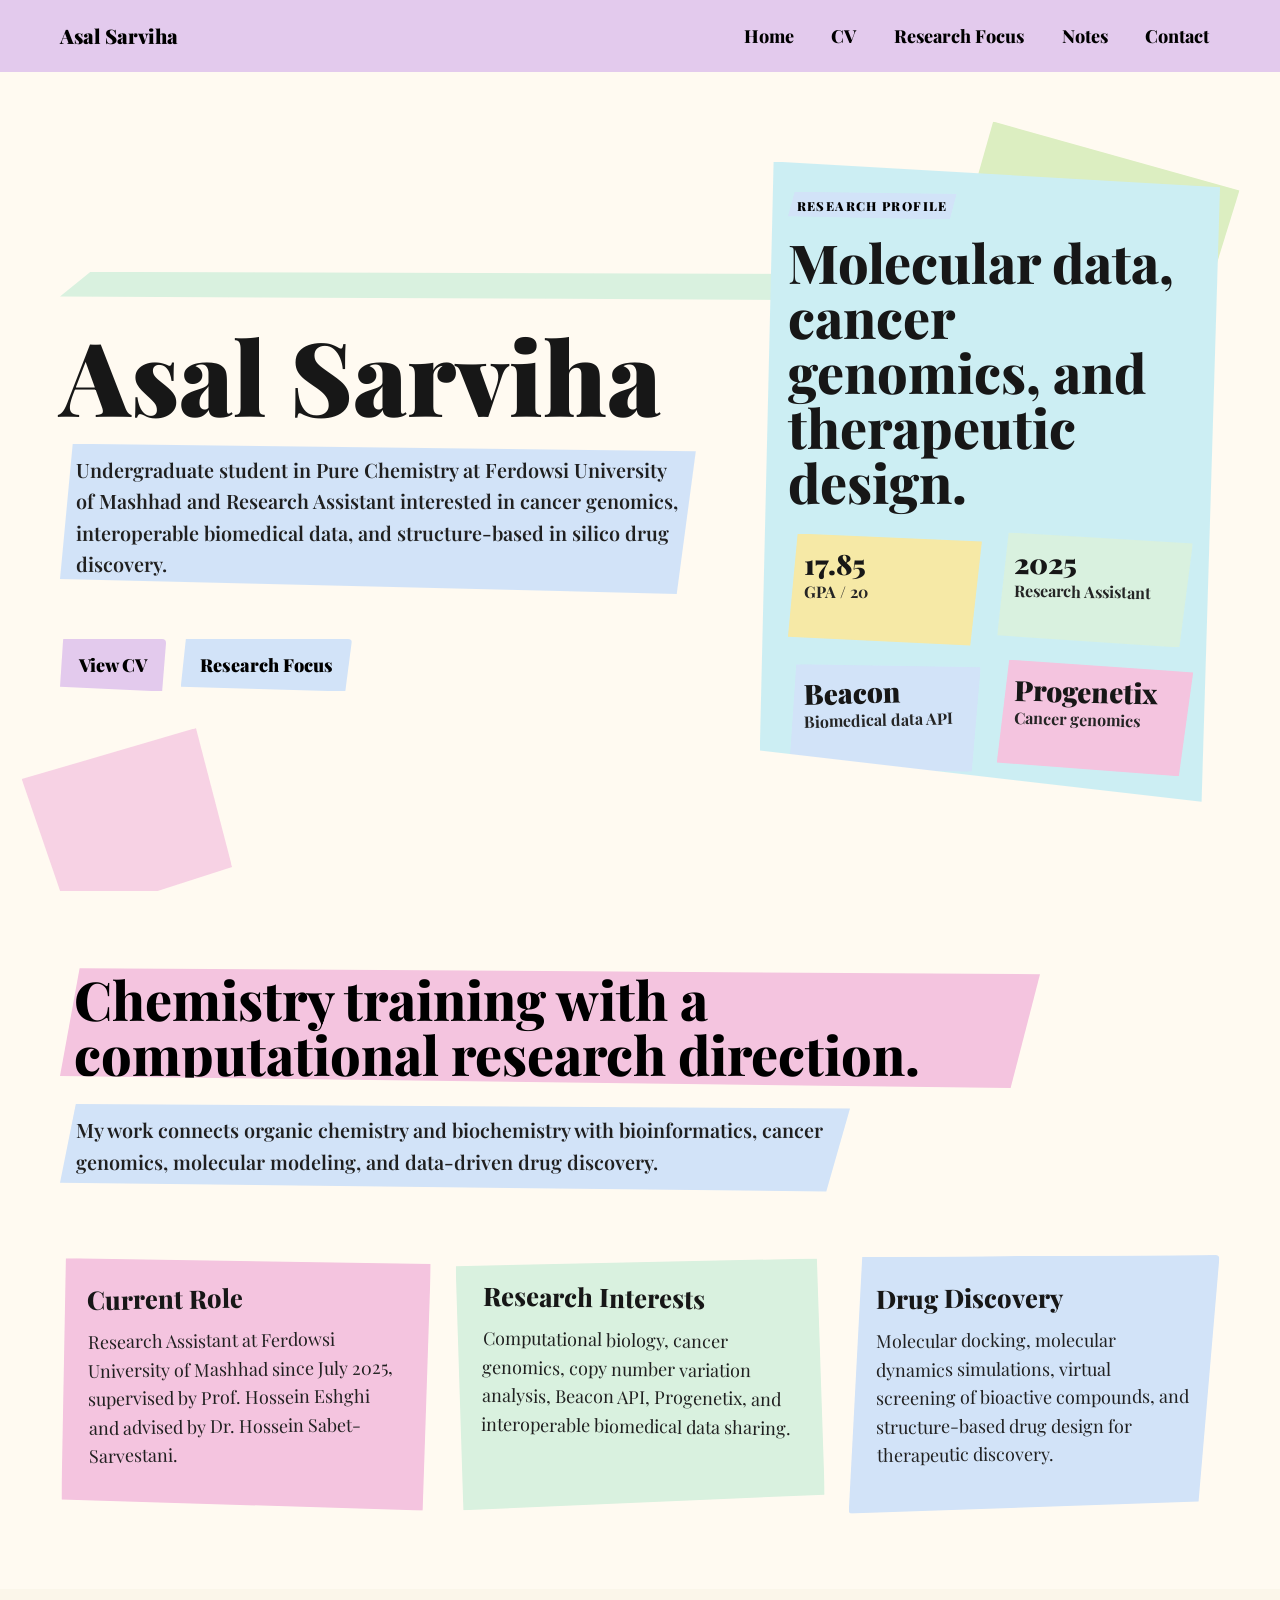
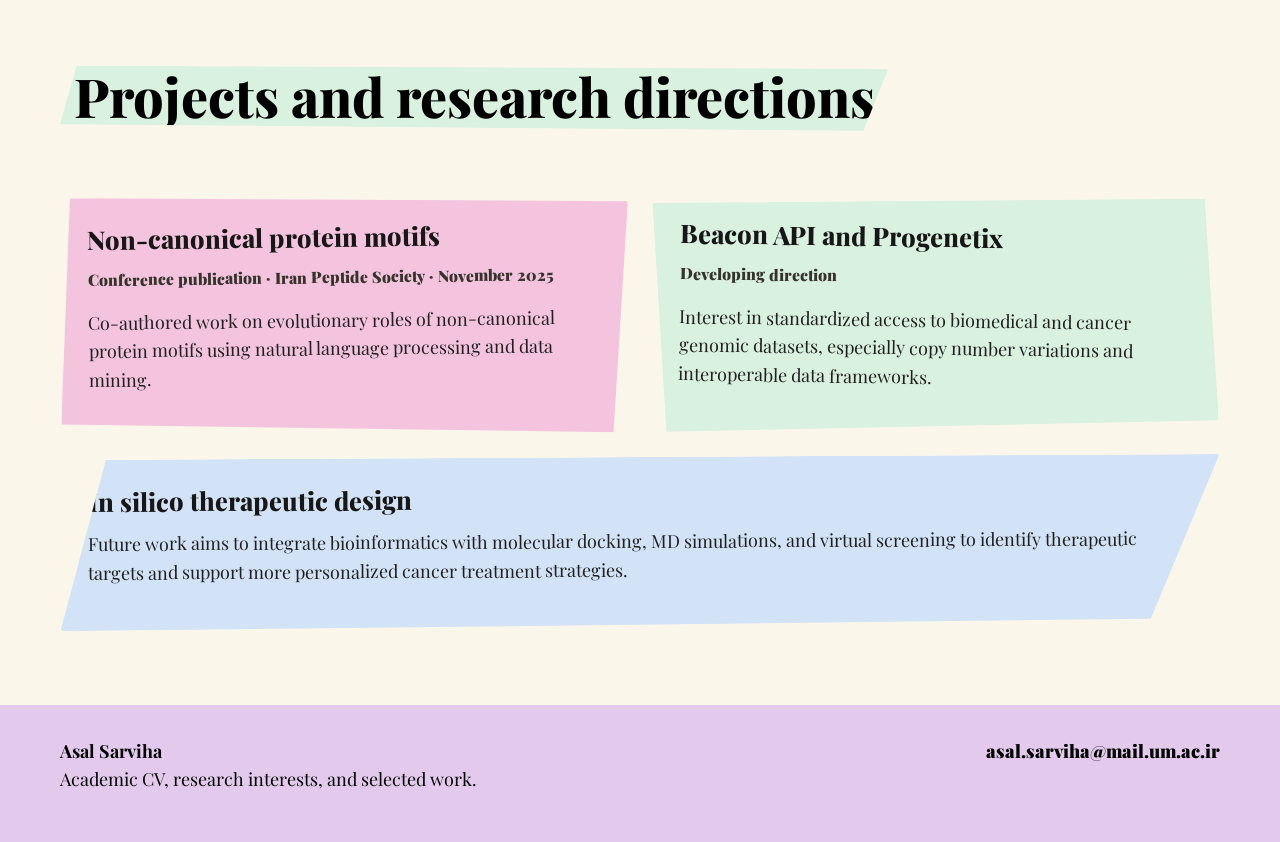
==== index.html @ 0858a1ee "Add files via upload" ====
<!DOCTYPE html>
<html lang='en' dir='ltr'>
<head>
<meta charset='UTF-8'>
<meta name='viewport' content='width=device-width, initial-scale=1.0'>
<title>Asal Sarviha - Research CV</title>
<meta name='description' content='Research CV of Asal Sarviha.'>
<link rel='stylesheet' href='resume-blog.css'>
</head>
<body>
<header class='site-header'><nav class='nav'><a class='brand' href='index.html'><span>Asal Sarviha</span></a><input class='menu-toggle' id='menu-toggle' type='checkbox'><label class='menu-button' for='menu-toggle' aria-label='Toggle menu'><span></span></label><div class='nav-links'><a href='index.html' aria-current='page'>Home</a><a href='resume.html'>CV</a><a href='roadmap.html'>Research Focus</a><a href='blog.html'>Notes</a><a href='contact.html'>Contact</a></div></nav></header>
<header class='hero'><div class='hero-grid'><div class='reveal'><span class='eyebrow decorative-strip' aria-hidden='true'></span><h1>Asal Sarviha</h1><p class='lede'>Undergraduate student in Pure Chemistry at Ferdowsi University of Mashhad and Research Assistant interested in cancer genomics, interoperable biomedical data, and structure-based in silico drug discovery.</p><div class='actions'><a class='btn-primary' href='resume.html'>View CV</a><a class='btn-ghost' href='roadmap.html'>Research Focus</a></div></div><aside class='visual-card reveal'><div class='mono'>Research profile</div><h2>Molecular data, cancer genomics, and therapeutic design.</h2><div class='mini-grid'><div class='mini'><strong>17.85</strong><span>GPA / 20</span></div><div class='mini'><strong>2025</strong><span>Research Assistant</span></div><div class='mini'><strong>Beacon</strong><span>Biomedical data API</span></div><div class='mini'><strong>Progenetix</strong><span>Cancer genomics</span></div></div></aside></div></header><main><section class='section alt scroll-reveal'><div class='section-head'><div><h2>Chemistry training with a computational research direction.</h2><p class='lede'>My work connects organic chemistry and biochemistry with bioinformatics, cancer genomics, molecular modeling, and data-driven drug discovery.</p></div></div><div class='grid'><article class='card span-4 teal'><h3>Current Role</h3><p>Research Assistant at Ferdowsi University of Mashhad since July 2025, supervised by Prof. Hossein Eshghi and advised by Dr. Hossein Sabet-Sarvestani.</p></article><article class='card span-4 green'><h3>Research Interests</h3><p>Computational biology, cancer genomics, copy number variation analysis, Beacon API, Progenetix, and interoperable biomedical data sharing.</p></article><article class='card span-4 yellow'><h3>Drug Discovery</h3><p>Molecular docking, molecular dynamics simulations, virtual screening of bioactive compounds, and structure-based drug design for therapeutic discovery.</p></article></div></section><section class='section scroll-reveal'><div class='section-head'><div><h2>Projects and research directions</h2></div></div><div class='grid'><article class='card span-6'><h3>Non-canonical protein motifs</h3><p class='meta'>Conference publication · Iran Peptide Society · November 2025</p><p>Co-authored work on evolutionary roles of non-canonical protein motifs using natural language processing and data mining.</p></article><article class='card span-6'><h3>Beacon API and Progenetix</h3><p class='meta'>Developing direction</p><p>Interest in standardized access to biomedical and cancer genomic datasets, especially copy number variations and interoperable data frameworks.</p></article><article class='card span-12 paper'><h3>In silico therapeutic design</h3><p>Future work aims to integrate bioinformatics with molecular docking, MD simulations, and virtual screening to identify therapeutic targets and support more personalized cancer treatment strategies.</p></article></div></section></main>
<footer class='footer'><div class='footer-inner'><div><strong>Asal Sarviha</strong><p>Academic CV, research interests, and selected work.</p></div><div><a href='contact.html'>asal.sarviha@mail.um.ac.ir</a></div></div></footer>
<script>
const observer = new IntersectionObserver((entries)=>{entries.forEach((entry)=>{if(entry.isIntersecting) entry.target.classList.add('visible');});},{threshold:0.1});
document.querySelectorAll('.scroll-reveal').forEach((el)=>observer.observe(el));
</script>
</body>
</html>
---- resume-blog.css ----
@import url('https://fonts.googleapis.com/css2?family=Playfair+Display:wght@500;600;700;800;900&display=swap');

:root{
  --black:#050505;
  --ink:#171717;
  --cream:#fbf6ea;
  --paper:#fffaf1;
  --mint:#d9f1df;
  --teal:#cceef3;
  --yellow:#f6e9a6;
  --coral:#f7cdbf;
  --pink:#f4c4df;
  --green:#dceec1;
  --violet:#ded0f0;
  --blue:#d2e3f8;
  --bar:#E3CAED;
  --neutral-panel:#fffdf8;
  --radius:4px;
  --max-width:min(1160px,92vw);
  --space-section:clamp(3.5rem,6vw,7rem);
}
*{box-sizing:border-box}
html{scroll-behavior:smooth}
body{
  margin:0;
  background:var(--cream);
  color:var(--ink);
  font-family:'Playfair Display',serif;
  font-size:18px;
  line-height:1.58;
}
a{color:inherit}
p{color:#202020;margin:0 0 1rem}
h1,h2,h3{font-family:'Playfair Display',serif;letter-spacing:0;line-height:1.02;margin:0 0 1rem}
h1{font-size:clamp(3.4rem,8vw,7rem);font-weight:900}
h2{font-size:clamp(2.15rem,4.2vw,3.8rem);font-weight:800}
h3{font-size:clamp(1.32rem,2vw,1.7rem);font-weight:800}
ul,ol{margin:0;padding-left:1.2rem}
.container,.hero-grid,.section-head,.footer-inner,.nav{width:var(--max-width);margin:0 auto}
.site-header{position:sticky;top:0;z-index:20;background:var(--bar);color:#000}
.nav{min-height:72px;display:flex;align-items:center;justify-content:space-between;gap:1.5rem}
.brand{display:inline-flex;align-items:center;color:#000;text-decoration:none;font-weight:900;font-size:1.25rem}
.nav-links{display:flex;align-items:center;gap:1rem}
.nav-links a{color:#000;text-decoration:none;font-weight:800;padding:.25rem .55rem;border:2px solid transparent}
.nav-links a:hover{border-color:#000;background:rgba(0,0,0,.08)}
.menu-toggle,.menu-button{display:none}
.hero{min-height:76vh;display:flex;align-items:center;padding:clamp(4rem,7vw,7rem) 0;background:var(--paper);position:relative;overflow:hidden;isolation:isolate}
.hero::before,.hero::after{content:'';position:absolute;z-index:0;pointer-events:none;border:0;box-shadow:none}
.hero::before{width:22vw;height:19vw;min-width:150px;min-height:120px;right:4vw;top:5vw;background:var(--green);clip-path:polygon(10% 0,100% 14%,88% 100%,0 84%);transform:rotate(8deg)}
.hero::after{width:15vw;height:13vw;min-width:105px;min-height:90px;left:2vw;bottom:1vw;background:var(--pink);clip-path:polygon(0 12%,94% 0,100% 86%,12% 100%);opacity:.72;transform:rotate(-10deg) translateY(18%)}
.hero > .container,.hero > .hero-grid{position:relative;z-index:2}
.hero-grid{display:grid;grid-template-columns:minmax(0,1.05fr) minmax(280px,.76fr);gap:clamp(2rem,5vw,5rem);align-items:center}
.eyebrow,.section-label,.mono,.tag{display:inline-block;color:#000;background:var(--yellow);text-transform:uppercase;letter-spacing:.11em;font-size:.78rem;font-weight:900;margin-bottom:1rem;padding:.25rem .55rem;clip-path:polygon(4% 0,100% 8%,96% 100%,0 88%)}
.decorative-strip{width:min(760px,82vw);min-height:28px;padding:0!important;color:transparent!important;background:var(--mint)!important}
.lede{max-width:790px;font-size:clamp(1.16rem,1.55vw,1.42rem);color:#202020;font-weight:600}
.hero .lede,.section-head .lede{display:inline-block;width:auto;background:var(--blue);padding:.7rem 1rem .85rem;clip-path:polygon(2% 0,100% 5%,97% 100%,0 90%)}
.actions{display:flex;flex-wrap:wrap;gap:.9rem;margin-top:1.8rem}
.btn-primary,.btn-ghost{display:inline-flex;align-items:center;min-height:48px;padding:.76rem 1.2rem;border-radius:var(--radius);text-decoration:none;font-weight:900;transition:transform .18s ease,background .18s ease;clip-path:polygon(3% 0,100% 0,96% 100%,0 91%)}
.btn-primary{background:var(--bar);color:#000}.btn-ghost{background:var(--blue);color:#000}.btn-primary:hover,.btn-ghost:hover{transform:translate(-2px,-3px)}
.visual-card,.card,.post-card,.mini{background:#fff;border:0;border-radius:var(--radius);padding:clamp(1.15rem,2.2vw,2rem);box-shadow:none}
.visual-card{background:var(--teal);clip-path:polygon(3% 0,100% 4%,96% 100%,0 92%);transform:rotate(1.8deg);overflow:visible}
.visual-card .mono{background:var(--blue)}
.mini-grid{display:grid;grid-template-columns:repeat(2,minmax(0,1fr));gap:1rem;margin-top:1.5rem}
.mini{min-height:112px;padding:1rem 1rem 1.15rem!important;overflow:visible;clip-path:polygon(5% 0,100% 7%,94% 100%,0 92%)}
.mini:nth-child(1){background:var(--yellow)}.mini:nth-child(2){background:var(--mint);transform:rotate(1deg)}.mini:nth-child(3){background:var(--blue);transform:rotate(-1.5deg)}.mini:nth-child(4){background:var(--pink);transform:rotate(1.5deg)}
.mini strong{display:block;font-size:1.75rem;line-height:1;font-weight:900}.mini span{display:block;color:#252525;font-size:1rem;line-height:1.25;margin-top:.25rem;font-weight:700}
.section{padding:var(--space-section) 0;background:var(--cream)}.section.alt{background:var(--paper)}
.section-head{display:block;margin-bottom:clamp(1.7rem,4vw,3rem)}.section-label{display:none!important}
.section-head h2{display:inline-block;max-width:min(100%,980px);background:var(--yellow);color:#000;padding:.22rem .85rem .42rem;margin-bottom:1rem;clip-path:polygon(2% 0,100% 5%,97% 100%,0 90%)}
main .section:nth-of-type(6n+1) .section-head h2{background:var(--pink)}main .section:nth-of-type(6n+2) .section-head h2{background:var(--mint)}main .section:nth-of-type(6n+3) .section-head h2{background:var(--blue)}main .section:nth-of-type(6n+4) .section-head h2{background:var(--coral)}main .section:nth-of-type(6n+5) .section-head h2{background:var(--violet)}main .section:nth-of-type(6n+6) .section-head h2{background:var(--yellow)}
.grid{width:var(--max-width);margin:0 auto;display:grid;grid-template-columns:repeat(12,1fr);gap:1.35rem}.span-3{grid-column:span 3}.span-4{grid-column:span 4}.span-5{grid-column:span 5}.span-6{grid-column:span 6}.span-7{grid-column:span 7}.span-12{grid-column:span 12}
.card{transition:transform .18s ease}.card:nth-of-type(4n+1){clip-path:polygon(2% 0,100% 4%,97% 100%,0 94%);transform:rotate(-.7deg)}.card:nth-of-type(4n+2){clip-path:polygon(0 5%,97% 0,100% 92%,3% 100%);transform:rotate(.8deg)}.card:nth-of-type(4n+3){clip-path:polygon(4% 0,100% 0,94% 96%,0 100%);transform:rotate(-.3deg)}.card:nth-of-type(4n+4){clip-path:polygon(0 0,96% 4%,100% 100%,4% 94%);transform:rotate(.5deg)}.card:hover{transform:translateY(-4px) rotate(0deg)}
.grid > .card:nth-child(6n+1){background:var(--pink)}.grid > .card:nth-child(6n+2){background:var(--mint)}.grid > .card:nth-child(6n+3){background:var(--blue)}.grid > .card:nth-child(6n+4){background:var(--coral)}.grid > .card:nth-child(6n+5){background:var(--violet)}.grid > .card:nth-child(6n+6){background:var(--yellow)}
.card.teal{background:var(--teal)}.card.green{background:var(--mint)}.card.yellow{background:var(--yellow)}.card.paper{background:var(--coral)}.tag-panel,.card.tag-panel,.card.post-list.tag-panel{background:var(--neutral-panel)!important;filter:none!important}
.meta{color:#36332d;font-size:.98rem;font-weight:900}.tags{display:flex;flex-wrap:wrap;gap:.7rem;align-items:flex-start;list-style:none;padding:0}.tags li,.pill,.contact-list a{display:inline-flex;align-items:center;min-height:2.35rem;padding:.48rem .9rem .58rem;color:#000;background:var(--mint);font-weight:900;clip-path:polygon(4% 0,100% 8%,96% 100%,0 90%)}
.tags li:nth-child(6n+1){background:var(--mint)}.tags li:nth-child(6n+2){background:var(--pink)}.tags li:nth-child(6n+3){background:var(--blue)}.tags li:nth-child(6n+4){background:var(--coral)}.tags li:nth-child(6n+5){background:var(--violet)}.tags li:nth-child(6n+6){background:var(--yellow)}
.timeline,.roadmap{list-style:none;padding:0;display:grid;gap:1rem}.timeline li,.roadmap li,.post-card{padding:1rem 1.15rem;color:#000;clip-path:polygon(2% 0,100% 4%,97% 100%,0 94%)}.timeline li:nth-child(6n+1),.roadmap li:nth-child(6n+1),.post-card:nth-child(6n+1){background:var(--mint)}.timeline li:nth-child(6n+2),.roadmap li:nth-child(6n+2),.post-card:nth-child(6n+2){background:var(--pink)}.timeline li:nth-child(6n+3),.roadmap li:nth-child(6n+3),.post-card:nth-child(6n+3){background:var(--blue)}.timeline li:nth-child(6n+4),.roadmap li:nth-child(6n+4),.post-card:nth-child(6n+4){background:var(--coral)}
.post-list{display:grid;gap:1rem}.post-card{display:block;text-decoration:none}.post-card:hover{background:var(--yellow)}
.prose{width:min(840px,90vw);margin:0 auto;font-size:1.12rem}.prose h1{font-size:clamp(2.9rem,6vw,5rem)}.prose p{background:var(--mint);padding:1rem 1.15rem;clip-path:polygon(2% 0,100% 5%,96% 100%,0 92%)}.prose p:nth-of-type(2){background:var(--blue)}.prose p:nth-of-type(3){background:var(--pink)}
.contact-list{list-style:none;padding:0;display:grid;gap:.65rem}.contact-list a{background:var(--blue);text-decoration:none}
.footer{background:var(--bar);color:#000;padding:2rem 0}.footer p,.footer div,.footer a{color:#000}.footer a{text-decoration:none;font-weight:900}.footer-inner{display:flex;justify-content:space-between;gap:2rem;align-items:flex-start}
@keyframes fadeInUp{from{opacity:0;transform:translateY(28px)}to{opacity:1;transform:translateY(0)}}.reveal{animation:fadeInUp .75s ease-out both}.scroll-reveal{opacity:0;transform:translateY(26px);transition:opacity .65s ease,transform .65s ease}.scroll-reveal.visible{opacity:1;transform:translateY(0)}
@media (max-width:820px){body{font-size:16px}.hero{min-height:auto;padding:4rem 0}.hero::before{right:-14vw;top:18vw}.hero::after{left:-10vw;bottom:5vw}.hero-grid{grid-template-columns:1fr}.grid{grid-template-columns:1fr}.span-3,.span-4,.span-5,.span-6,.span-7,.span-12{grid-column:1}.visual-card{transform:none}.footer-inner{flex-direction:column}.menu-button{display:grid;place-items:center;width:46px;height:46px;border:2px solid #000;cursor:pointer;background:var(--bar)}.menu-button span,.menu-button span:before,.menu-button span:after{display:block;width:22px;height:2px;background:#000;content:'';position:relative}.menu-button span:before{position:absolute;top:-7px}.menu-button span:after{position:absolute;top:7px}.nav-links{display:none;position:absolute;left:4vw;right:4vw;top:76px;background:var(--bar);border:2px solid #000;padding:1rem;flex-direction:column;align-items:flex-start}.menu-toggle:checked ~ .nav-links{display:flex}}
@media (prefers-reduced-motion:reduce){*,*::before,*::after{animation-duration:.01ms!important;transition-duration:.01ms!important;scroll-behavior:auto!important}}
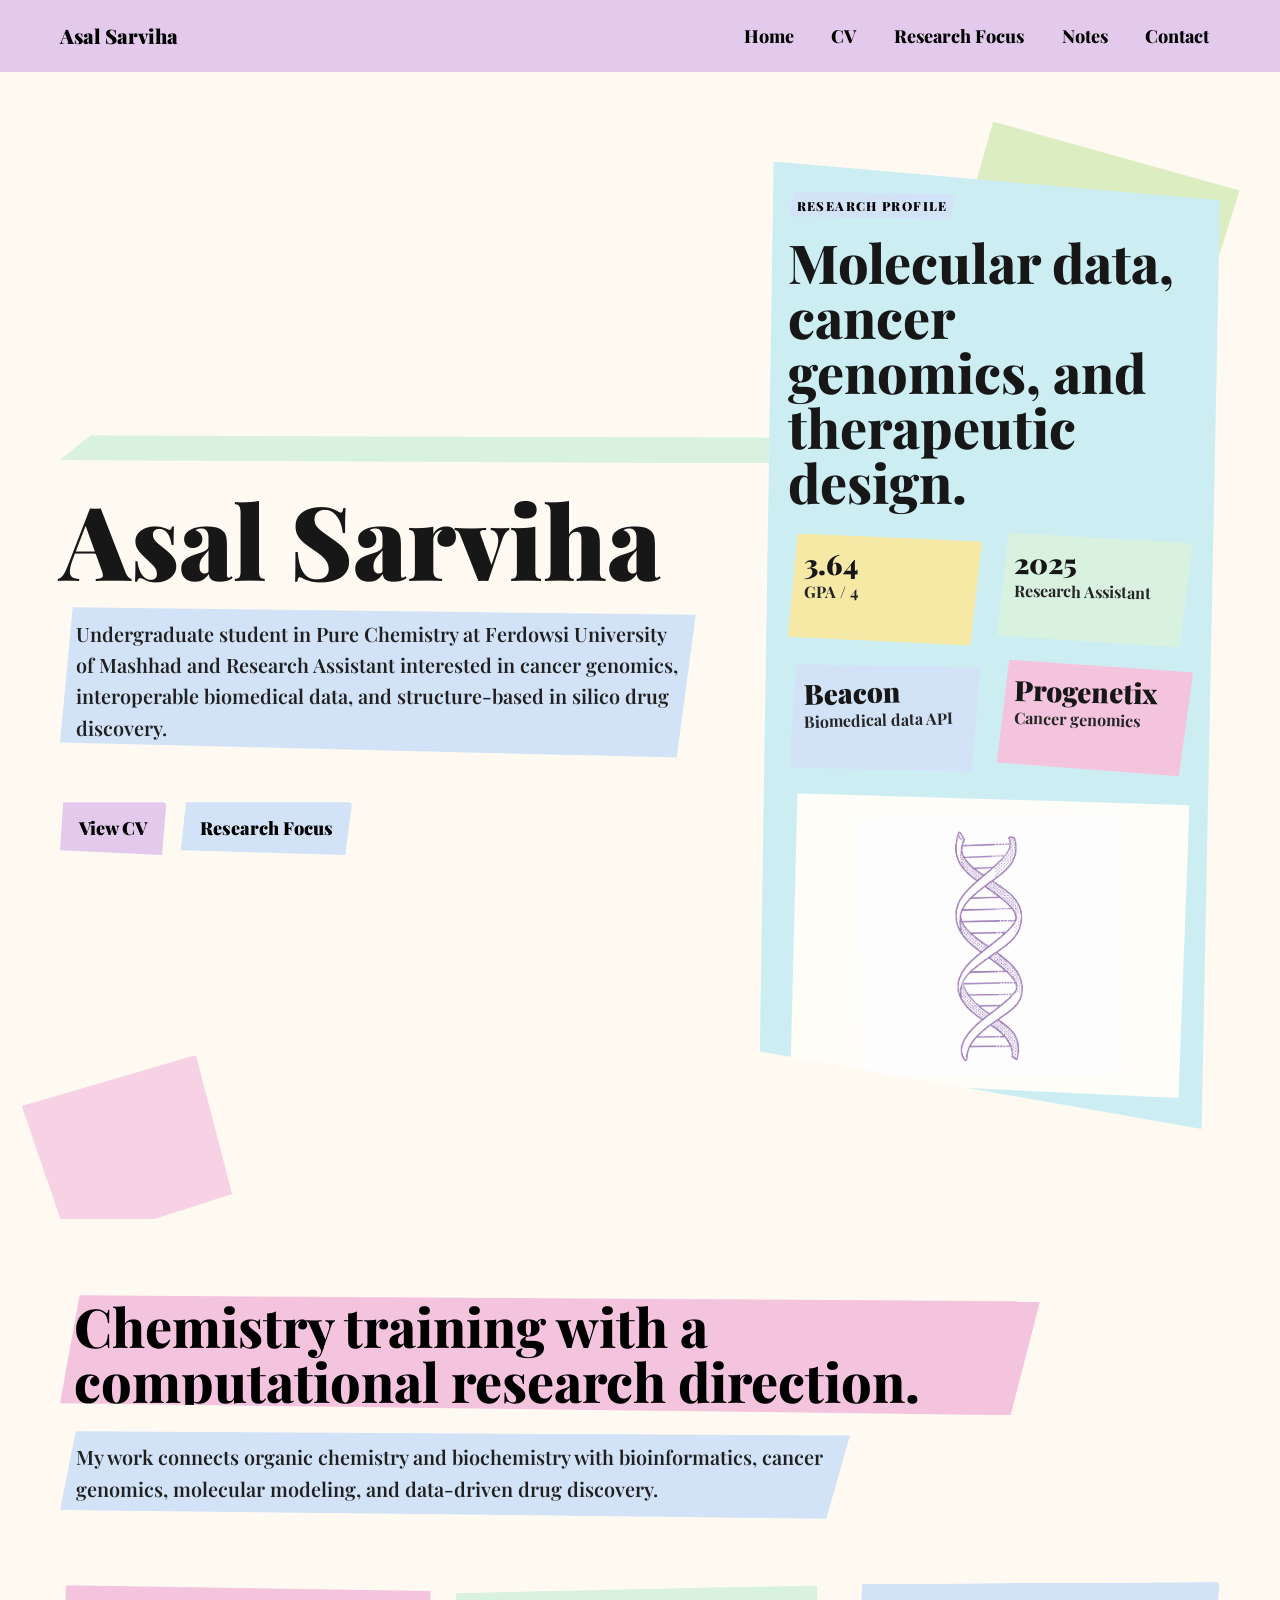
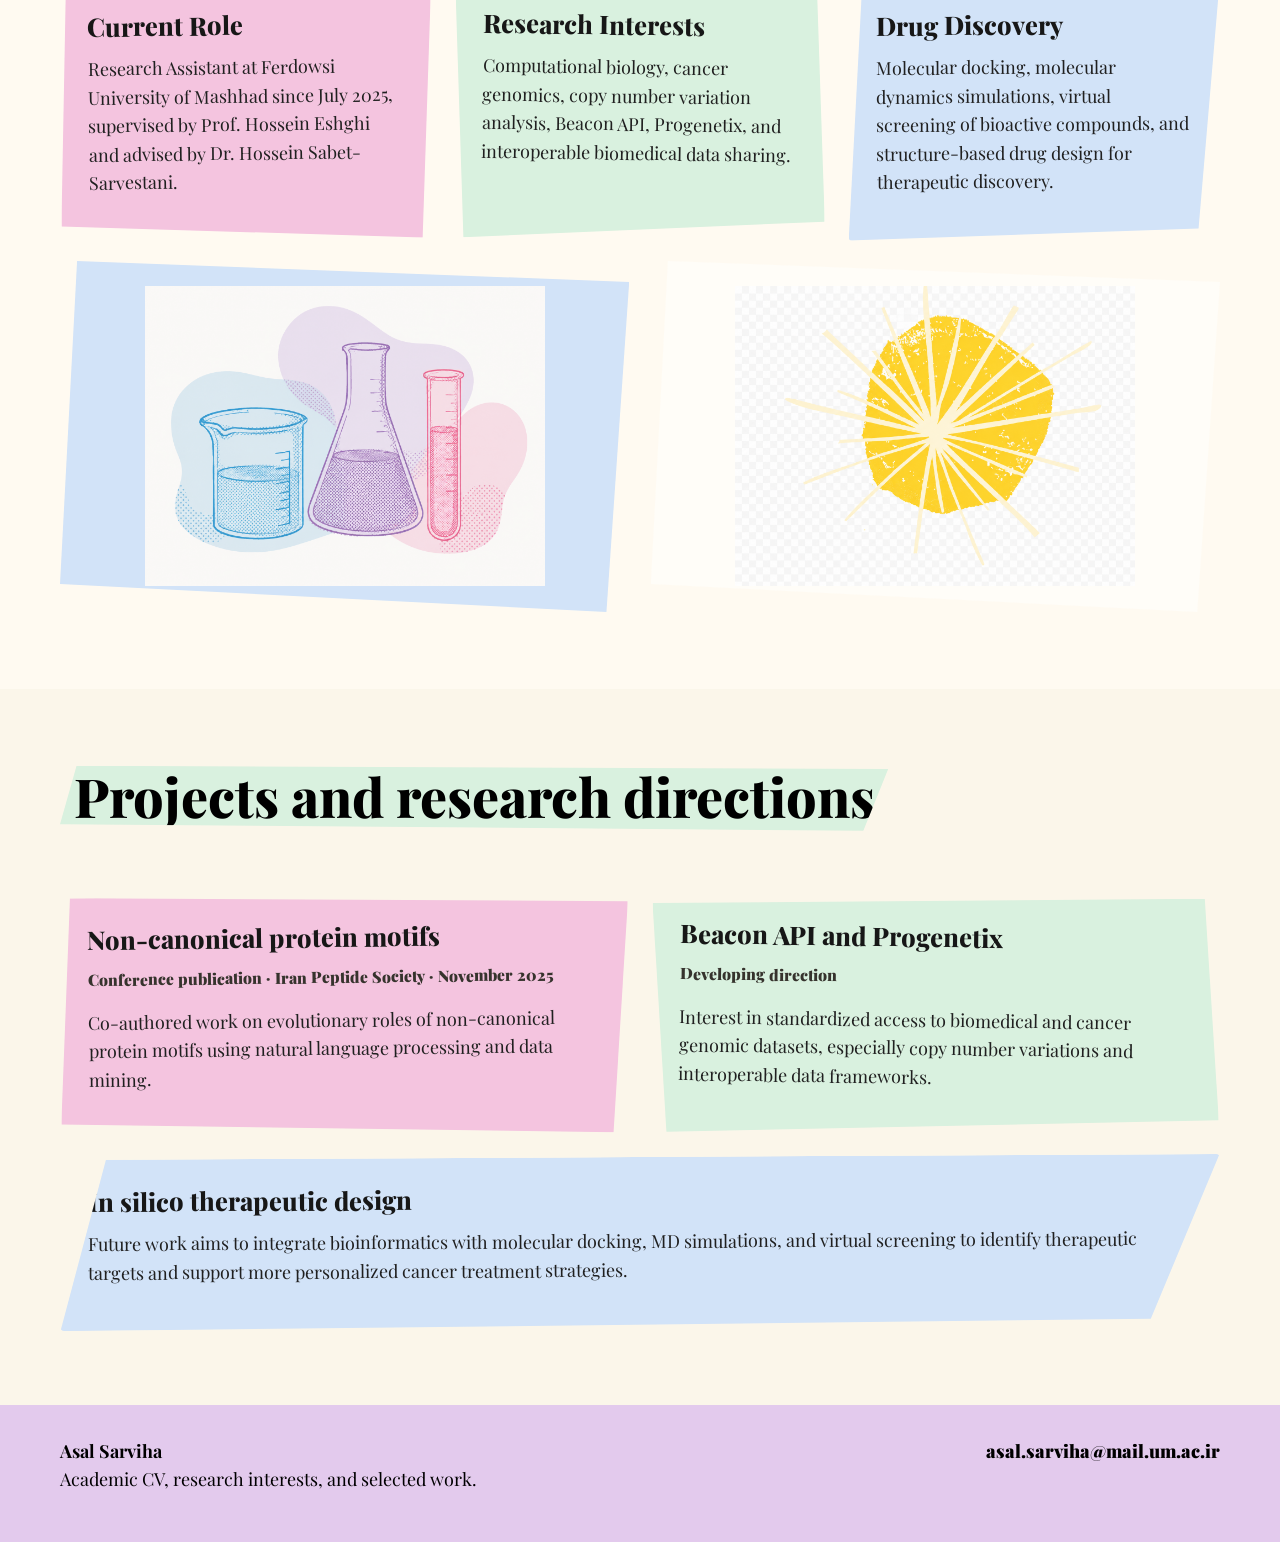
==== commit 5304ce11: "Add files via upload" ====
--- a/index.html
+++ b/index.html
@@ -9,7 +9,7 @@
 </head>
 <body>
 <header class='site-header'><nav class='nav'><a class='brand' href='index.html'><span>Asal Sarviha</span></a><input class='menu-toggle' id='menu-toggle' type='checkbox'><label class='menu-button' for='menu-toggle' aria-label='Toggle menu'><span></span></label><div class='nav-links'><a href='index.html' aria-current='page'>Home</a><a href='resume.html'>CV</a><a href='roadmap.html'>Research Focus</a><a href='blog.html'>Notes</a><a href='contact.html'>Contact</a></div></nav></header>
-<header class='hero'><div class='hero-grid'><div class='reveal'><span class='eyebrow decorative-strip' aria-hidden='true'></span><h1>Asal Sarviha</h1><p class='lede'>Undergraduate student in Pure Chemistry at Ferdowsi University of Mashhad and Research Assistant interested in cancer genomics, interoperable biomedical data, and structure-based in silico drug discovery.</p><div class='actions'><a class='btn-primary' href='resume.html'>View CV</a><a class='btn-ghost' href='roadmap.html'>Research Focus</a></div></div><aside class='visual-card reveal'><div class='mono'>Research profile</div><h2>Molecular data, cancer genomics, and therapeutic design.</h2><div class='mini-grid'><div class='mini'><strong>17.85</strong><span>GPA / 20</span></div><div class='mini'><strong>2025</strong><span>Research Assistant</span></div><div class='mini'><strong>Beacon</strong><span>Biomedical data API</span></div><div class='mini'><strong>Progenetix</strong><span>Cancer genomics</span></div></div></aside></div></header><main><section class='section alt scroll-reveal'><div class='section-head'><div><h2>Chemistry training with a computational research direction.</h2><p class='lede'>My work connects organic chemistry and biochemistry with bioinformatics, cancer genomics, molecular modeling, and data-driven drug discovery.</p></div></div><div class='grid'><article class='card span-4 teal'><h3>Current Role</h3><p>Research Assistant at Ferdowsi University of Mashhad since July 2025, supervised by Prof. Hossein Eshghi and advised by Dr. Hossein Sabet-Sarvestani.</p></article><article class='card span-4 green'><h3>Research Interests</h3><p>Computational biology, cancer genomics, copy number variation analysis, Beacon API, Progenetix, and interoperable biomedical data sharing.</p></article><article class='card span-4 yellow'><h3>Drug Discovery</h3><p>Molecular docking, molecular dynamics simulations, virtual screening of bioactive compounds, and structure-based drug design for therapeutic discovery.</p></article></div></section><section class='section scroll-reveal'><div class='section-head'><div><h2>Projects and research directions</h2></div></div><div class='grid'><article class='card span-6'><h3>Non-canonical protein motifs</h3><p class='meta'>Conference publication · Iran Peptide Society · November 2025</p><p>Co-authored work on evolutionary roles of non-canonical protein motifs using natural language processing and data mining.</p></article><article class='card span-6'><h3>Beacon API and Progenetix</h3><p class='meta'>Developing direction</p><p>Interest in standardized access to biomedical and cancer genomic datasets, especially copy number variations and interoperable data frameworks.</p></article><article class='card span-12 paper'><h3>In silico therapeutic design</h3><p>Future work aims to integrate bioinformatics with molecular docking, MD simulations, and virtual screening to identify therapeutic targets and support more personalized cancer treatment strategies.</p></article></div></section></main>
+<header class='hero'><div class='hero-grid'><div class='reveal'><span class='eyebrow decorative-strip' aria-hidden='true'></span><h1>Asal Sarviha</h1><p class='lede'>Undergraduate student in Pure Chemistry at Ferdowsi University of Mashhad and Research Assistant interested in cancer genomics, interoperable biomedical data, and structure-based in silico drug discovery.</p><div class='actions'><a class='btn-primary' href='resume.html'>View CV</a><a class='btn-ghost' href='roadmap.html'>Research Focus</a></div></div><aside class='visual-card reveal'><div class='mono'>Research profile</div><h2>Molecular data, cancer genomics, and therapeutic design.</h2><div class='mini-grid'><div class='mini'><strong>3.64</strong><span>GPA / 4</span></div><div class='mini'><strong>2025</strong><span>Research Assistant</span></div><div class='mini'><strong>Beacon</strong><span>Biomedical data API</span></div><div class='mini'><strong>Progenetix</strong><span>Cancer genomics</span></div></div><figure class='art-card hero-dna'><img src='art-dna.png' alt='Purple DNA helix illustration'></figure></aside></div></header><main><section class='section alt scroll-reveal'><div class='section-head'><div><h2>Chemistry training with a computational research direction.</h2><p class='lede'>My work connects organic chemistry and biochemistry with bioinformatics, cancer genomics, molecular modeling, and data-driven drug discovery.</p></div></div><div class='grid'><article class='card span-4 teal'><h3>Current Role</h3><p>Research Assistant at Ferdowsi University of Mashhad since July 2025, supervised by Prof. Hossein Eshghi and advised by Dr. Hossein Sabet-Sarvestani.</p></article><article class='card span-4 green'><h3>Research Interests</h3><p>Computational biology, cancer genomics, copy number variation analysis, Beacon API, Progenetix, and interoperable biomedical data sharing.</p></article><article class='card span-4 yellow'><h3>Drug Discovery</h3><p>Molecular docking, molecular dynamics simulations, virtual screening of bioactive compounds, and structure-based drug design for therapeutic discovery.</p></article><figure class='art-card span-6 lab-art'><img src='art-lab-glassware.png' alt='Pastel laboratory glassware illustration'></figure><figure class='art-card span-6 star-art'><img src='art-star-yellow.png' alt='Yellow starburst decorative illustration'></figure></div></section><section class='section scroll-reveal'><div class='section-head'><div><h2>Projects and research directions</h2></div></div><div class='grid'><article class='card span-6'><h3>Non-canonical protein motifs</h3><p class='meta'>Conference publication · Iran Peptide Society · November 2025</p><p>Co-authored work on evolutionary roles of non-canonical protein motifs using natural language processing and data mining.</p></article><article class='card span-6'><h3>Beacon API and Progenetix</h3><p class='meta'>Developing direction</p><p>Interest in standardized access to biomedical and cancer genomic datasets, especially copy number variations and interoperable data frameworks.</p></article><article class='card span-12 paper'><h3>In silico therapeutic design</h3><p>Future work aims to integrate bioinformatics with molecular docking, MD simulations, and virtual screening to identify therapeutic targets and support more personalized cancer treatment strategies.</p></article></div></section></main>
 <footer class='footer'><div class='footer-inner'><div><strong>Asal Sarviha</strong><p>Academic CV, research interests, and selected work.</p></div><div><a href='contact.html'>asal.sarviha@mail.um.ac.ir</a></div></div></footer>
 <script>
 const observer = new IntersectionObserver((entries)=>{entries.forEach((entry)=>{if(entry.isIntersecting) entry.target.classList.add('visible');});},{threshold:0.1});
--- a/resume-blog.css
+++ b/resume-blog.css
@@ -78,6 +78,48 @@
 .post-list{display:grid;gap:1rem}.post-card{display:block;text-decoration:none}.post-card:hover{background:var(--yellow)}
 .prose{width:min(840px,90vw);margin:0 auto;font-size:1.12rem}.prose h1{font-size:clamp(2.9rem,6vw,5rem)}.prose p{background:var(--mint);padding:1rem 1.15rem;clip-path:polygon(2% 0,100% 5%,96% 100%,0 92%)}.prose p:nth-of-type(2){background:var(--blue)}.prose p:nth-of-type(3){background:var(--pink)}
 .contact-list{list-style:none;padding:0;display:grid;gap:.65rem}.contact-list a{background:var(--blue);text-decoration:none}
+.art-card,.inline-art{
+  display:flex;
+  align-items:center;
+  justify-content:center;
+  margin:0;
+  overflow:hidden;
+  background:var(--neutral-panel);
+  clip-path:polygon(3% 0,100% 6%,96% 100%,0 92%);
+}
+.art-card{
+  min-height:260px;
+  padding:clamp(1rem,2vw,1.6rem);
+}
+.art-card img,.inline-art img{
+  display:block;
+  width:100%;
+  height:auto;
+  object-fit:contain;
+  pointer-events:none;
+}
+.hero-dna{
+  margin-top:1rem;
+  min-height:230px;
+  background:var(--neutral-panel);
+  transform:rotate(-1deg);
+}
+.hero-dna img{max-height:260px}
+.lab-art,.lab-wide{background:var(--blue)}
+.lab-art img,.lab-wide img{max-height:300px}
+.star-art{background:var(--neutral-panel)}
+.star-art img{max-height:300px}
+.blob-art{background:var(--neutral-panel)}
+.blob-art img{max-height:260px}
+.dna-wide{background:var(--violet)}
+.dna-wide img{max-height:330px}
+.inline-art{
+  margin-top:1rem;
+  min-height:170px;
+  padding:.75rem;
+  background:var(--neutral-panel);
+}
+.computer-art img{max-height:190px}
 .footer{background:var(--bar);color:#000;padding:2rem 0}.footer p,.footer div,.footer a{color:#000}.footer a{text-decoration:none;font-weight:900}.footer-inner{display:flex;justify-content:space-between;gap:2rem;align-items:flex-start}
 @keyframes fadeInUp{from{opacity:0;transform:translateY(28px)}to{opacity:1;transform:translateY(0)}}.reveal{animation:fadeInUp .75s ease-out both}.scroll-reveal{opacity:0;transform:translateY(26px);transition:opacity .65s ease,transform .65s ease}.scroll-reveal.visible{opacity:1;transform:translateY(0)}
 @media (max-width:820px){body{font-size:16px}.hero{min-height:auto;padding:4rem 0}.hero::before{right:-14vw;top:18vw}.hero::after{left:-10vw;bottom:5vw}.hero-grid{grid-template-columns:1fr}.grid{grid-template-columns:1fr}.span-3,.span-4,.span-5,.span-6,.span-7,.span-12{grid-column:1}.visual-card{transform:none}.footer-inner{flex-direction:column}.menu-button{display:grid;place-items:center;width:46px;height:46px;border:2px solid #000;cursor:pointer;background:var(--bar)}.menu-button span,.menu-button span:before,.menu-button span:after{display:block;width:22px;height:2px;background:#000;content:'';position:relative}.menu-button span:before{position:absolute;top:-7px}.menu-button span:after{position:absolute;top:7px}.nav-links{display:none;position:absolute;left:4vw;right:4vw;top:76px;background:var(--bar);border:2px solid #000;padding:1rem;flex-direction:column;align-items:flex-start}.menu-toggle:checked ~ .nav-links{display:flex}}
